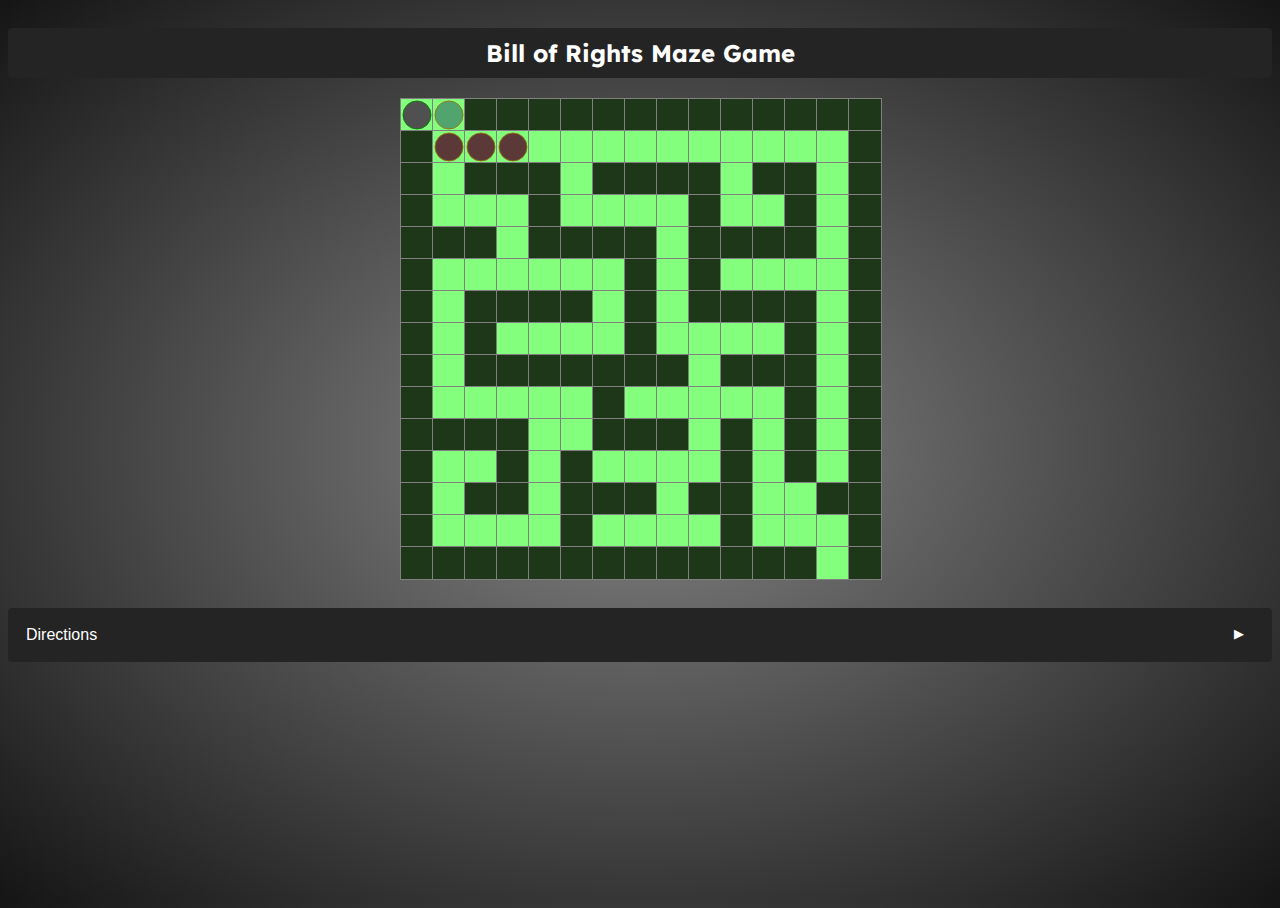
==== index.html @ 2384afb1 "Add files via upload" ====
<!doctype html>
<html lang="en">
<head>
  <meta charset="utf-8">
  <title>Maze Game</title>
  <meta name="description" content="Maze Game">
  <meta name="author" content="Isaiah Rice">
  <link rel="stylesheet" href="css/style.css">
  <link rel="preconnect" href="https://fonts.googleapis.com">
  <link rel="preconnect" href="https://fonts.gstatic.com" crossorigin>
  <link href="https://fonts.googleapis.com/css2?family=Lexend:wght@300;400;700&display=swap" rel="stylesheet">
  <link rel="icon" type="image/x-icon" href="/maze.png">
</head>
<body>

<h2 class="title">Bill of Rights Maze Game</h2>

<div id="game-container-1" class="game-container">

  <div id="map-and-controls">

    <div id="game-map-1" class="game-map">
      <div id="tiles" class="layer"></div>
      <div id="sprites" class="layer"></div>
     <div id="success-msg"> Click Maze to take quiz </div>
    </div> 

  </div>

</div>

<button class="accordion">Directions</button>
<div class="panel">
  <p>Lorem ipsum dolor sit amet consectetur adipisicing elit. Excepturi quo dolorum eligendi officia exercitationem rerum necessitatibus esse vero voluptates sed, atque quibusdam, ut corrupti molestiae labore sint non tenetur repudiandae.</p>
</div>

  <script src="script.js"></script>
</body>
</html>
---- css/style.css ----
html {
  height: 100%;
  scrollbar-width: none;
}

 body {
  min-height: 100%;
  background: radial-gradient(#858585, #151515);
  display: flex;
  flex-direction: column;
  text-align: center;
  -ms-overflow-style: none;
  font-family: 'Lexend', sans-serif;
  color: white;
}

body::-webkit-scrollbar{
  display: none;
}

body.success  {
  background: radial-gradient(#12cf21, #002c05);
  transition: 0.2s ease;
}
/* center everything in game container */
.game-container {
  margin: 0px auto;
}
/*
 * Map screen
 */

.game-map {
  position: relative;
}
/*
 * Output text styles
 */

p {
  margin: 10px 0px;
  padding: 0px;
  
}


/*
 * Map on left, controls on right
 * Adapted for the mobile Medium app
 */
#map-and-controls {
  display: block;
  justify-content: center;
  align-items: center;
}

#success-msg {
  opacity: 0;
  transition: opacity 0.2s ease;
  position: relative;
  display: block;
  padding: 16px 8px;
  width: calc(100% -1px);
  font-size: larger;
  background-color: rgba(36, 36, 36, 0.95);
}
 body.success #success-msg {
  opacity: 1;
  transition: opacity 0.2 ease;
}



/*
 * Layers and tiles are positioned absolutely
 * within coordinate system of .game-map 
 */
div.layer,
div.layer div {
  position: absolute;
}
/* border for floors and wall */
#tiles div {
  border: 1px solid grey;
}

/*
 * Default wall and floor styles
 */

.levelOneTheme .floor {
  background-color: rgb(131, 255, 125);
}

.levelOneTheme .wall {
  background-color: rgb(31, 55, 25);
}

.levelTwoTheme .floor {
  background-color: rgb(237, 121, 255);
}
.levelTwoTheme .wall {
  background-color: rgb(100, 51, 103);
}

.levelThreeTheme .floor {
  background-color: rgb(255, 255, 132);
}
.levelThreeTheme .wall {
  background-color: rgb(105, 101, 54);
}

.levelFourTheme .floor {
  background-color: rgb(194, 194, 194);
}
.levelFourTheme .wall {
  background-color: rgb(46, 46, 46);
}

.levelFiveTheme .floor {
  background-color: rgb(255, 123, 123);
}
.levelFiveTheme .wall {
  background-color: rgb(102, 47, 47);
}

.levelSixTheme .floor {
  background-color: rgb(255, 159, 111);
}
.levelSixTheme .wall {
  background-color: rgb(105, 70, 50);
}

.levelSevenTheme .floor {
  background-color: rgb(253, 113, 204);
}
.levelSevenTheme .wall {
  background-color: rgb(95, 35, 75);
}

.levelEightTheme .floor {
  background-color: rgb(115, 147, 255);
}
.levelEightTheme .wall {
  background-color: rgb(28, 40, 68);
}

.levelNineTheme .floor {
  background-color: rgb(206, 184, 167);
}
.levelNineTheme .wall {
  background-color: rgb(78, 69, 64);
}

.levelTenTheme .floor {
  background-color: rgb(223, 223, 223);
}
.levelTenTheme .wall {
  background-color: rgb(49, 49, 49);
}

/*
 * player and goal are slightly smaller than tiles
 */
.player, 
.goal, .clue1, .clue2, .clue3 {
  transform-origin: center;
  transform:scale(0.85);
}
/*
 * Goal colors
 */
.goal {
  background-color: #51a46d;
  border: 1px solid #98720b;
}

.clue1, .clue2, .clue3 {
  background-color: #5c3939;
  border: 1px solid #98720b;
}
/*
 *  Player default colors
 */
.player {
  background-color: #505050;
  border: 1px solid #008000;
  transition: left 0.2s ease, top 0.2s ease;
}
/*
 * Player wobbles when colliding with wall or border
 */
.player.collide {  
  animation: wobble 0.5s;
  animation-iteration-count: infinite;
  transition: background-color 0.2s;
  
}

/* 
 * Wobble animation
 */
@keyframes wobble {
  0% { transform: scale(0.85) translate(1px, 1px); }
  10% { transform: scale(0.85) translate(-1px, -2px); }
  20% { transform: scale(0.85) translate(-3px, 0px); }
  30% { transform: scale(0.85) translate(3px, 2px); }
  40% { transform: scale(0.85) translate(1px, -1px);}
  50% { transform: scale(0.85) translate(-1px, 2px); }
  60% { transform: scale(0.85) translate(-3px, 1px); }
  70% { transform: scale(0.85) translate(3px, 1px); }
  80% { transform: scale(0.85) translate(-1px, -1px); }
  90% { transform: scale(0.85) translate(1px, 2px); }
  100% { transform: scale(0.85) translate(1px, -2px);; }
}

.title {
  font-weight: 700;
  background-color: rgb(36, 36, 36);
  padding: 10px;
  border-radius: 4px;
}

.accordion {
  background-color: rgb(36, 36, 36);
  color: #ffffff;
  cursor: pointer;
  margin-top: 30px;
  padding: 18px;
  width: 100%;
  text-align: left;
  border: none;
  outline: none;
  border-radius: 4px;
  transition: 0.15s;
  font-weight: 400;
  font-size: 16px;
}

/* Add a background color to the button if it is clicked on (add the .active class with JS), and when you move the mouse over it (hover) */
.accordion:hover {
  background-color: rgb(25, 25, 25);
}

/* Style the accordion panel. Note: hidden by default */
.panel {
  padding: 0 20px;
  background-color: rgb(211, 211, 211);
  color:rgb(36, 36, 36);
  max-height: 0;
  overflow: hidden;
  transition: max-height 0.2s ease-out;
  font-weight: 300;
  margin-bottom: 20px;
  border-radius: 0px 0px 4px 4px;
}

.accordion:after {
  content: '▶'; /* Unicode character for "plus" sign (+) */
  font-size: 13px;
  color: #ffffff;
  float: right;
  margin-left: 5px;
  margin-right: 10px;
}

.active:after {
  content: "▼"; /* Unicode character for "minus" sign (-) */
}
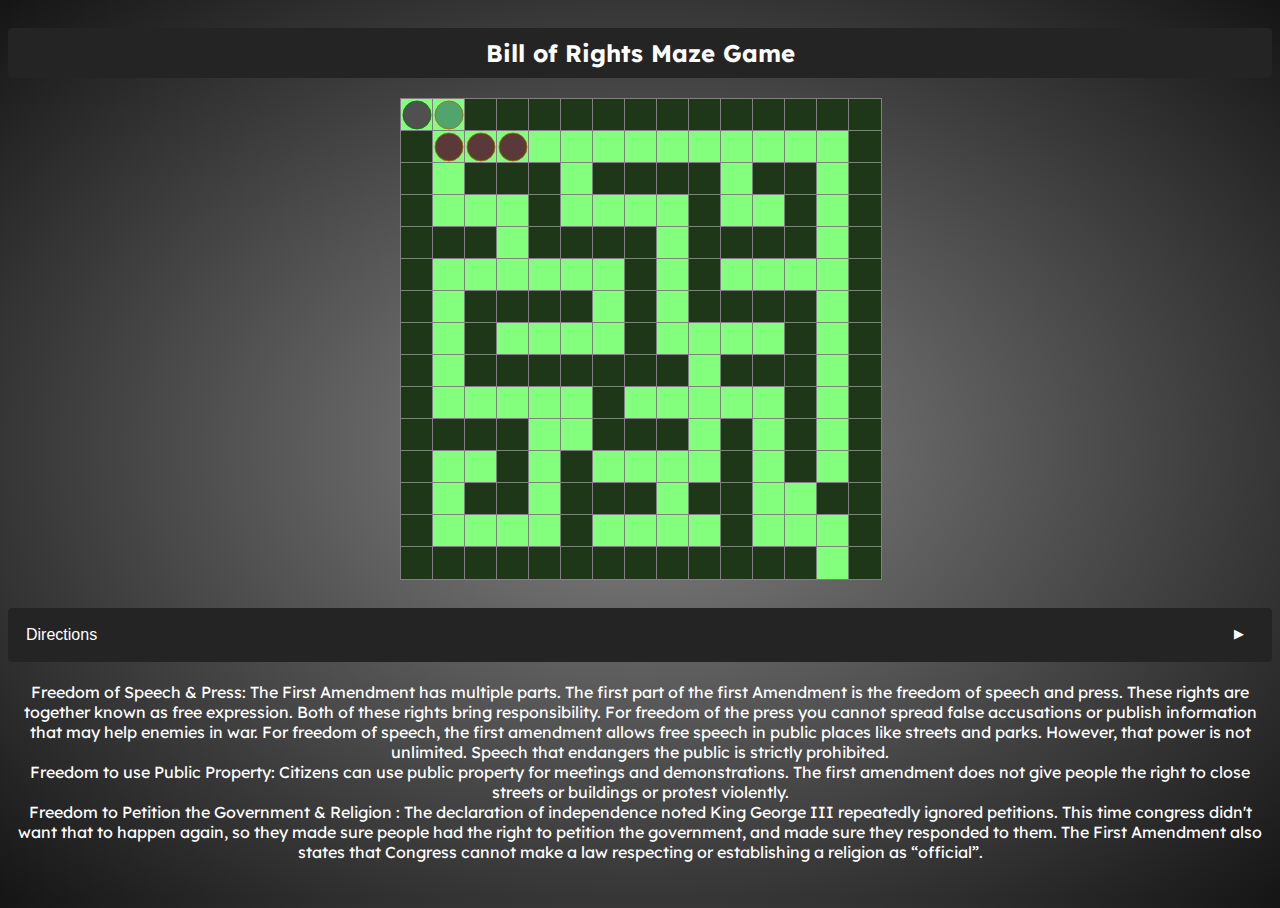
==== commit d586234f: "Update index.html" ====
--- a/index.html
+++ b/index.html
@@ -31,7 +31,25 @@
 
 <button class="accordion">Directions</button>
 <div class="panel">
-  <p>Lorem ipsum dolor sit amet consectetur adipisicing elit. Excepturi quo dolorum eligendi officia exercitationem rerum necessitatibus esse vero voluptates sed, atque quibusdam, ut corrupti molestiae labore sint non tenetur repudiandae.</p>
+  <p>1Lorem ipsum dolor sit amet consectetur adipisicing elit. Excepturi quo dolorum eligendi officia exercitationem rerum necessitatibus esse vero voluptates sed, atque quibusdam, ut corrupti molestiae labore sint non tenetur repudiandae.</p>
+</div>
+
+<div id="myDiv">
+  <span id="ClueOne" class="ClueOne">
+    Freedom of Speech & Press: The First Amendment has multiple parts. The first part of the first Amendment is the freedom of speech and press. These rights are together known as free expression. Both of these rights bring responsibility. For freedom of the press you cannot spread false accusations or publish information that may help enemies in war. For freedom of speech, the first amendment allows free speech in public places like streets and parks. However, that power is not unlimited. Speech that endangers the public is strictly prohibited. 
+  </span>
+</div>
+
+<div id="myDiv">
+  <span id="ClueTwo" class="ClueTwo">
+    Freedom to use Public Property: Citizens can use public property for meetings and demonstrations. The first amendment does not give people the right to close streets or buildings or protest violently.
+  </span>
+</div>
+
+<div id="myDiv">
+  <span  id="ClueThree" class="ClueThree">
+    Freedom to Petition the Government & Religion : The declaration of independence noted King George III repeatedly ignored petitions. This time congress didn't want that to happen again, so they made sure people had the right to petition the government, and made sure they responded to them. The First Amendment also states that Congress cannot make a law respecting or establishing a religion as “official”.
+  </span>
 </div>
 
   <script src="script.js"></script>
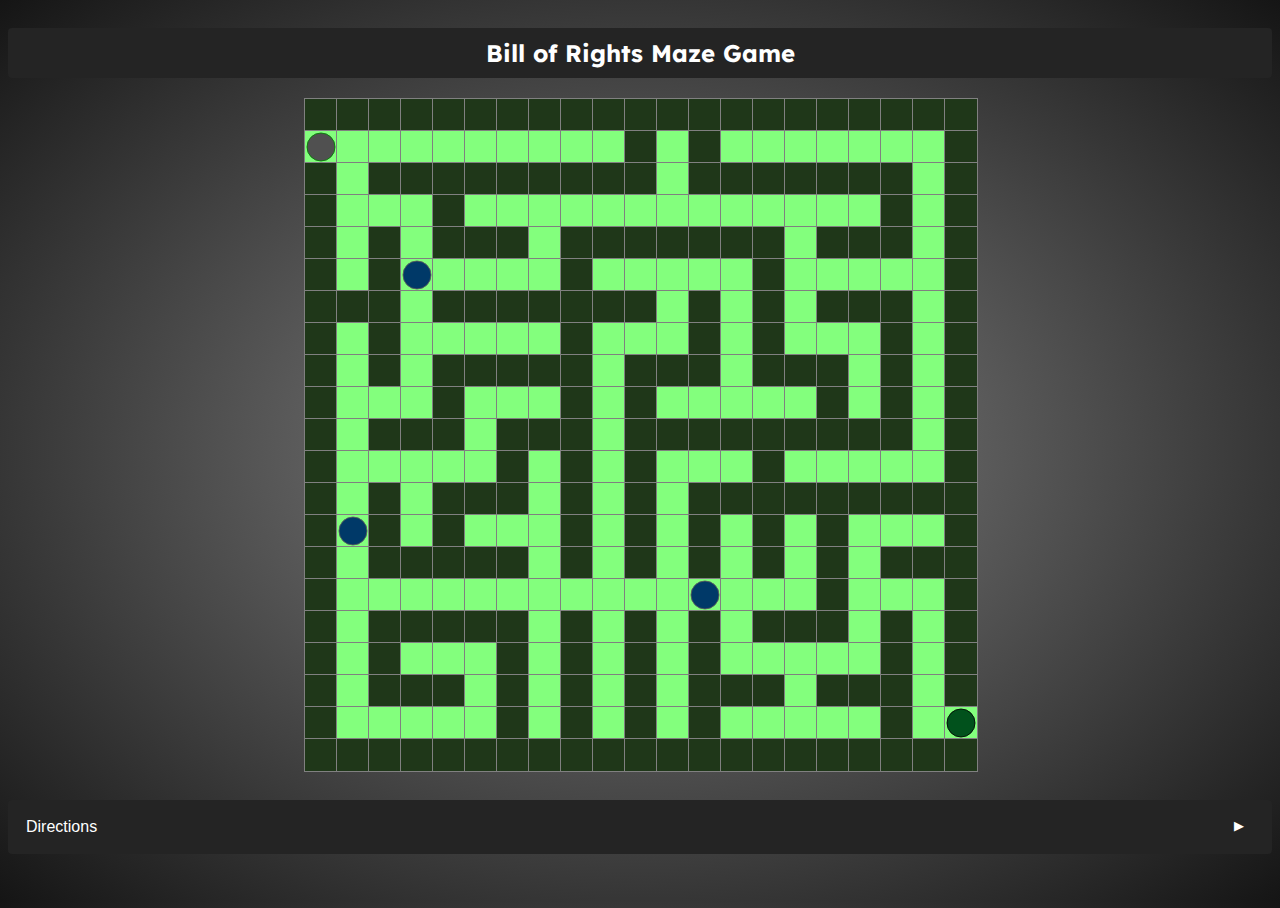
==== commit 12d3bc24: "Add files via upload" ====
--- a/index.html
+++ b/index.html
@@ -22,7 +22,7 @@
     <div id="game-map-1" class="game-map">
       <div id="tiles" class="layer"></div>
       <div id="sprites" class="layer"></div>
-     <div id="success-msg"> Click Maze to take quiz </div>
+     <div id="success-msg"> Click Maze to go to Next Level</div>
     </div> 
 
   </div>
@@ -31,7 +31,7 @@
 
 <button class="accordion">Directions</button>
 <div class="panel">
-  <p>1Lorem ipsum dolor sit amet consectetur adipisicing elit. Excepturi quo dolorum eligendi officia exercitationem rerum necessitatibus esse vero voluptates sed, atque quibusdam, ut corrupti molestiae labore sint non tenetur repudiandae.</p>
+  <p>Go through the mazes using the arrow keys. If your occupy the same tile as blue circle, you can see information about an amendment. Read carefully, because this information will be on the quiz at the end. Get to the green circle and click the maze to go to the next level. After all 10 levels, you can take the quiz. Try to get a perfect score!</p>
 </div>
 
 <div id="myDiv">
@@ -51,7 +51,81 @@
     Freedom to Petition the Government & Religion : The declaration of independence noted King George III repeatedly ignored petitions. This time congress didn't want that to happen again, so they made sure people had the right to petition the government, and made sure they responded to them. The First Amendment also states that Congress cannot make a law respecting or establishing a religion as “official”.
   </span>
 </div>
+ 
 
-  <script src="script.js"></script>
+<div id="overlay">
+    <!-- start Quiz button -->
+
+
+      <div id="btn" class="start_btn"><button>Start Quiz</button></div>
+      
+
+
+    <!-- Info Box -->
+    <div class="info_box">
+        <div class="info-title"><span>Some Rules of this Quiz</span></div>
+        <div class="info-list">
+            <div class="info">1. You will have only <span>15 seconds</span> per each question.</div>
+            <div class="info">2. Once you select your answer, it can't be undone.</div>
+            <div class="info">3. You can't select any option once time goes off.</div>
+            <div class="info">4. You can't exit from the Quiz while you're playing.</div>
+            <div class="info">5. You'll get points on the basis of your correct answers.</div>
+        </div>
+        <div class="buttons">
+            <button class="quit">Exit Quiz</button>
+            <button class="restart">Continue</button>
+        </div>
+    </div>
+
+    <!-- Quiz Box -->
+    <div class="quiz_box">
+        <header>
+            <div class="title">Final Quiz</div>
+            <div class="timer">
+                <div class="time_left_txt">Time Left</div>
+                <div class="timer_sec">15</div>
+            </div>
+            <div class="time_line"></div>
+        </header>
+        <section>
+            <div class="que_text">
+                <!-- Here I've inserted question from JavaScript -->
+            </div>
+            <div class="option_list">
+                <!-- Here I've inserted options from JavaScript -->
+            </div>
+        </section>
+
+        <!-- footer of Quiz Box -->
+        <footer>
+            <div class="total_que">
+                <!-- Here I've inserted Question Count Number from JavaScript -->
+            </div>
+            <button class="next_btn">Next Question</button>
+        </footer>
+    </div>
+
+    <!-- Result Box -->
+    <div class="result_box">
+        <div class="icon">
+            <i class="fas fa-crown"></i>
+        </div>
+        <div class="complete_text">You've completed the Quiz!</div>
+        <div class="score_text">
+            <!-- Here I've inserted Score Result from JavaScript -->
+        </div>
+        <div class="buttons">
+            <button class="restart">Replay Quiz</button>
+            <button class="quit">End Game</button>
+        </div>
+    </div>
+
+  </div>
+
+    <!-- Inside this JavaScript file I've inserted Questions and Options only -->
+    <script src="js/questions.js"></script>
+
+    <!-- Inside this JavaScript file I've coded all Quiz Codes -->
+    <script src="js/script.js"></script>
 </body>
 </html>
--- a/css/style.css
+++ b/css/style.css
@@ -171,13 +171,13 @@
  * Goal colors
  */
 .goal {
-  background-color: #51a46d;
-  border: 1px solid #98720b;
+  background-color: #01511c;
+  border: 1px solid #000000;
 }
 
 .clue1, .clue2, .clue3 {
-  background-color: #5c3939;
-  border: 1px solid #98720b;
+  background-color: #003968;
+  border: 1px solid #5d5d5d;
 }
 /*
  *  Player default colors
@@ -266,4 +266,382 @@
 
 .active:after {
   content: "▼"; /* Unicode character for "minus" sign (-) */
+}
+
+.ClueOne, .ClueTwo, .ClueThree {
+  display: none;
+  background-color: rgba(36, 36, 36, 0.95);
+  position: fixed;
+  padding: 20px;
+  top: 50%;
+  left: 50%;
+  transform: translate(-50%, -50%);
+  transition: opacity 0.2s ease;
+  font-weight: 300;
+}
+
+::selection{
+  color: #fff;
+  background: #007bff;
+}
+
+.start_btn,
+.info_box,
+.quiz_box,
+.result_box{
+  position: absolute;
+  top: 50%;
+  left: 50%;
+  transform: translate(-50%, -50%);
+  box-shadow: 0 4px 8px 0 rgba(0, 0, 0, 0.2), 
+              0 6px 20px 0 rgba(0, 0, 0, 0.19);
+}
+
+.info_box.activeInfo,
+.quiz_box.activeQuiz,
+.result_box.activeResult{
+  opacity: 1;
+  z-index: 5;
+  pointer-events: auto;
+  transform: translate(-50%, -50%) scale(1);
+}
+
+.start_btn button{
+  font-size: 25px;
+  font-weight: 500;
+  padding: 15px 30px;
+  outline: none;
+  border: none;
+  border-radius: 5px;
+  background: rgb(36, 36, 36);
+  cursor: pointer;
+  color: white;
+}
+
+.info_box{
+  width: 540px;
+  background: rgb(36, 36, 36);
+  border-radius: 5px;
+  transform: translate(-50%, -50%) scale(0.9);
+  opacity: 0;
+  pointer-events: none;
+  transition: all 0.3s ease;
+}
+
+.info_box .info-title{
+  height: 60px;
+  width: 100%;
+  border-bottom: 1px solid lightgrey;
+  display: flex;
+  align-items: center;
+  padding: 0 30px;
+  border-radius: 5px 5px 0 0;
+  font-size: 20px;
+  font-weight: 600;
+}
+
+.info_box .info-list{
+  padding: 15px 30px;
+}
+
+.info_box .info-list .info{
+  margin: 5px 0;
+  font-size: 17px;
+}
+
+.info_box .info-list .info span{
+  font-weight: 600;
+  color: #007bff;
+}
+.info_box .buttons{
+  height: 60px;
+  display: flex;
+  align-items: center;
+  justify-content: flex-end;
+  padding: 0 30px;
+  border-top: 1px solid lightgrey;
+}
+
+.info_box .buttons button{
+  margin: 0 5px;
+  height: 40px;
+  width: 100px;
+  font-size: 16px;
+  font-weight: 500;
+  cursor: pointer;
+  border: none;
+  outline: none;
+  border-radius: 5px;
+  border: 1px solid #007bff;
+  transition: all 0.3s ease;
+}
+
+.quiz_box{
+  width: 550px;
+  background: rgb(36, 36, 36);
+  border-radius: 5px;
+  transform: translate(-50%, -50%) scale(0.9);
+  opacity: 0;
+  pointer-events: none;
+  transition: all 0.3s ease;
+}
+
+.quiz_box header{
+  position: relative;
+  z-index: 2;
+  height: 70px;
+  padding: 0 30px;
+  background: rgb(36, 36, 36);
+  border-radius: 5px 5px 0 0;
+  display: flex;
+  align-items: center;
+  justify-content: space-between;
+  box-shadow: 0px 3px 5px 1px rgba(0,0,0,0.1);
+}
+
+.quiz_box header .title{
+  font-size: 20px;
+  font-weight: 600;
+}
+
+.quiz_box header .timer{
+  color: #1b7ee7;
+  background: #007bff;
+  border: 1px solid #007bff;
+  height: 45px;
+  padding: 0 8px;
+  border-radius: 5px;
+  display: flex;
+  align-items: center;
+  justify-content: space-between;
+  width: 145px;
+}
+
+.quiz_box header .timer .time_left_txt{
+  font-weight: 400;
+  font-size: 17px;
+  user-select: none;
+  color: rgb(255, 255, 255);
+}
+
+.quiz_box header .timer .timer_sec{
+  font-size: 18px;
+  font-weight: 500;
+  height: 30px;
+  width: 45px;
+  background: rgb(36, 36, 36);
+  border-radius: 5px;
+  line-height: 30px;
+  text-align: center;
+  border: 1px solid #343a40;
+  user-select: none;
+  color: white;
+}
+
+.quiz_box header .time_line{
+  position: absolute;
+  bottom: 0px;
+  left: 0px;
+  height: 3px;
+  background: #007bff;
+}
+
+section{
+  padding: 25px 30px 20px 30px;
+  background: rgb(36, 36, 36);
+}
+
+section .que_text{
+  display: flex;
+  font-size: 25px;
+  font-weight: 600;
+  align-items: center;
+  justify-content: center;
+  text-align: center;
+}
+
+section .option_list{
+  padding: 20px 0px;
+  display: block;   
+}
+
+section .option_list .option{
+  background: rgb(36, 36, 36);
+  border: 1px solid white;
+  border-radius: 5px;
+  padding: 8px 15px;
+  font-size: 17px;
+  margin-bottom: 15px;
+  cursor: pointer;
+  transition: all 0.3s ease;
+  display: flex;
+  align-items: center;
+  justify-content: space-between;
+}
+
+section .option_list .option:last-child{
+  margin-bottom: 0px;
+}
+
+section .option_list .option:hover{
+  background: #474747;
+}
+
+section .option_list .option.correct{
+  color: #155724;
+  background: #d4edda;
+  border: 1px solid #c3e6cb;
+}
+
+section .option_list .option.incorrect{
+  color: #721c24;
+  background: #f8d7da;
+  border: 1px solid #f5c6cb;
+}
+
+section .option_list .option.disabled{
+  pointer-events: none;
+}
+
+footer{
+  height: 60px;
+  padding: 0 30px;
+  display: flex;
+  align-items: center;
+  justify-content: space-between;
+  border-top: 1px solid lightgrey;
+}
+
+footer .total_que span{
+  display: flex;
+  user-select: none;
+  align-items: center;
+}
+
+footer .total_que span p{
+  font-weight: 500;
+  padding: 0 5px;
+}
+
+footer .total_que span p:first-child{
+  padding-left: 0px;
+}
+
+footer button{
+  height: 40px;
+  padding: 0 13px;
+  font-size: 18px;
+  font-weight: 400;
+  cursor: pointer;
+  border: none;
+  outline: none;
+  color: #fff;
+  border-radius: 5px;
+  background: #007bff;
+  border: 1px solid #007bff;
+  line-height: 10px;
+  opacity: 0;
+  pointer-events: none;
+  transform: scale(0.95);
+  transition: all 0.3s ease;
+}
+
+footer button:hover{
+  background: #0263ca;
+}
+
+footer button.show{
+  opacity: 1;
+  pointer-events: auto;
+  transform: scale(1);
+}
+
+.result_box{
+  background-color: rgb(36, 36, 36);
+  border-radius: 5px;
+  display: flex;
+  padding: 25px 30px;
+  width: 450px;
+  align-items: center;
+  flex-direction: column;
+  justify-content: center;
+  transform: translate(-50%, -50%) scale(0.9);
+  opacity: 0;
+  pointer-events: none;
+  transition: all 0.3s ease;
+}
+
+.result_box .icon{
+  font-size: 100px;
+  color: #007bff;
+  margin-bottom: 10px;
+}
+
+.result_box .complete_text{
+  font-size: 20px;
+  font-weight: 500;
+}
+
+.result_box .score_text span{
+  display: flex;
+  margin: 10px 0;
+  font-size: 18px;
+  font-weight: 500;
+  align-items: center;
+}
+
+.result_box .score_text span p{
+  padding: 0 4px;
+  font-weight: 600;
+}
+
+.result_box .buttons{
+  display: flex;
+  margin: 20px 0;
+}
+
+.result_box .buttons button{
+  margin: 0 10px;
+  height: 45px;
+  padding: 0 20px;
+  font-size: 18px;
+  font-weight: 500;
+  cursor: pointer;
+  border: none;
+  outline: none;
+  border-radius: 5px;
+  border: 1px solid #007bff;
+  transition: all 0.3s ease;
+}
+
+.buttons button.restart{
+  color: #fff;
+  background: #007bff;
+}
+
+.buttons button.restart:hover{
+  background: #0263ca;
+}
+
+.buttons button.quit{
+  color: #007bff;
+  background: #fff;
+}
+
+.buttons button.quit:hover{
+  color: #fff;
+  background: #007bff;
+}
+
+#overlay {
+  position: fixed;
+  display: none;
+  width: 100%;
+  height: 100%;
+  top: 0;
+  left: 0;
+  right: 0;
+  bottom: 0;
+  background-color: rgba(0,0,0,0.5);
+  z-index: 2;
 }